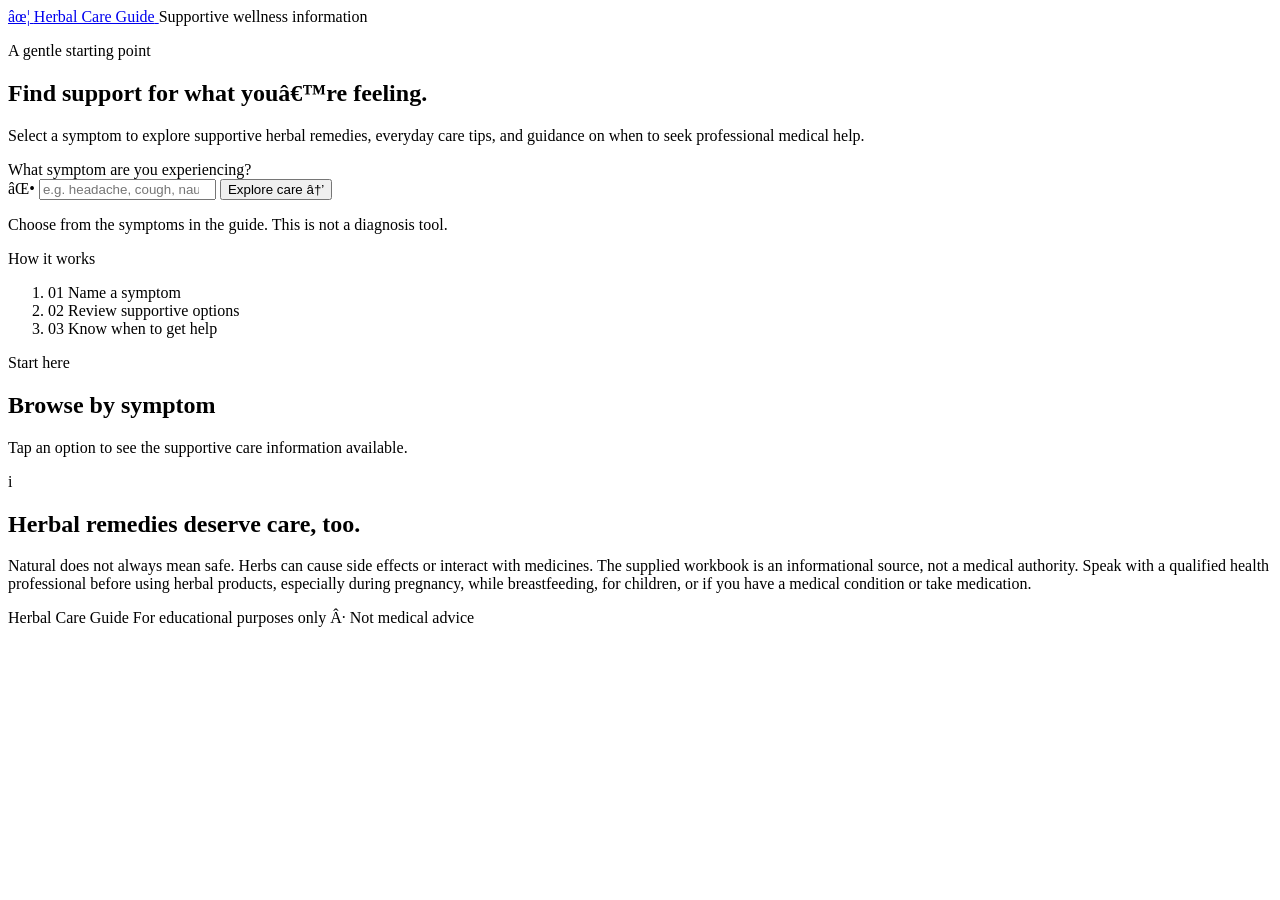
==== index.html @ 4abee7b0 "Publish website home page" ====
<!doctype html>
<html lang="en">
  <head>
    <meta charset="UTF-8" />
    <meta name="viewport" content="width=device-width, initial-scale=1.0" />
    <meta
      name="description"
      content="Search common symptoms and explore supportive herbal care information."
    />
    <title>Herbal Care Guide</title>
    <link rel="preconnect" href="https://fonts.googleapis.com" />
    <link rel="preconnect" href="https://fonts.gstatic.com" crossorigin />
    <link
      href="https://fonts.googleapis.com/css2?family=DM+Sans:wght@400;500;600;700&family=Playfair+Display:wght@600;700&display=swap"
      rel="stylesheet"
    />
    <link rel="stylesheet" href="styles.css" />
  </head>
  <body class="home-page">
    <header class="site-header wrap">
      <a class="brand" href="index.html" aria-label="Herbal Care Guide home">
        <span class="brand-mark" aria-hidden="true">âœ¦</span>
        <span>Herbal Care Guide</span>
      </a>
      <span class="header-note">Supportive wellness information</span>
    </header>

    <main>
      <section class="hero wrap">
        <div class="hero-copy">
          <p class="eyebrow">A gentle starting point</p>
          <h1>Find support for what youâ€™re feeling.</h1>
          <p class="hero-text">
            Select a symptom to explore supportive herbal remedies, everyday care tips,
            and guidance on when to seek professional medical help.
          </p>

          <form class="search-card" id="symptom-search" action="results.html" method="get">
            <label for="symptom">What symptom are you experiencing?</label>
            <div class="search-row">
              <span class="search-icon" aria-hidden="true">âŒ•</span>
              <input
                id="symptom"
                name="symptom"
                type="search"
                list="symptom-options"
                placeholder="e.g. headache, cough, nausea"
                autocomplete="off"
                required
              />
              <button type="submit">Explore care <span aria-hidden="true">â†’</span></button>
            </div>
            <datalist id="symptom-options"></datalist>
            <p class="search-help">Choose from the symptoms in the guide. This is not a diagnosis tool.</p>
          </form>
        </div>

        <aside class="hero-panel" aria-label="How the guide works">
          <div class="leaf-art" aria-hidden="true">
            <span class="leaf leaf-one"></span><span class="leaf leaf-two"></span><span class="leaf leaf-three"></span>
          </div>
          <p class="eyebrow">How it works</p>
          <ol>
            <li><span>01</span> Name a symptom</li>
            <li><span>02</span> Review supportive options</li>
            <li><span>03</span> Know when to get help</li>
          </ol>
        </aside>
      </section>

      <section class="symptoms-section wrap" aria-labelledby="popular-heading">
        <div class="section-heading">
          <div>
            <p class="eyebrow">Start here</p>
            <h2 id="popular-heading">Browse by symptom</h2>
          </div>
          <p>Tap an option to see the supportive care information available.</p>
        </div>
        <div class="symptom-chips" id="symptom-chips"></div>
        <button class="show-symptoms" id="show-symptoms" type="button" hidden></button>
      </section>

      <section class="safety-banner wrap" aria-label="Important safety information">
        <div class="safety-icon" aria-hidden="true">i</div>
        <div>
          <h2>Herbal remedies deserve care, too.</h2>
          <p>
            Natural does not always mean safe. Herbs can cause side effects or interact with
            medicines. The supplied workbook is an informational source, not a medical authority.
            Speak with a qualified health professional before using herbal products, especially
            during pregnancy, while breastfeeding, for children, or if you have a medical
            condition or take medication.
          </p>
        </div>
      </section>
    </main>

    <footer class="site-footer wrap">
      <span>Herbal Care Guide</span>
      <span>For educational purposes only Â· Not medical advice</span>
    </footer>

    <script src="data.js"></script>
    <script src="app.js"></script>
  </body>
</html>
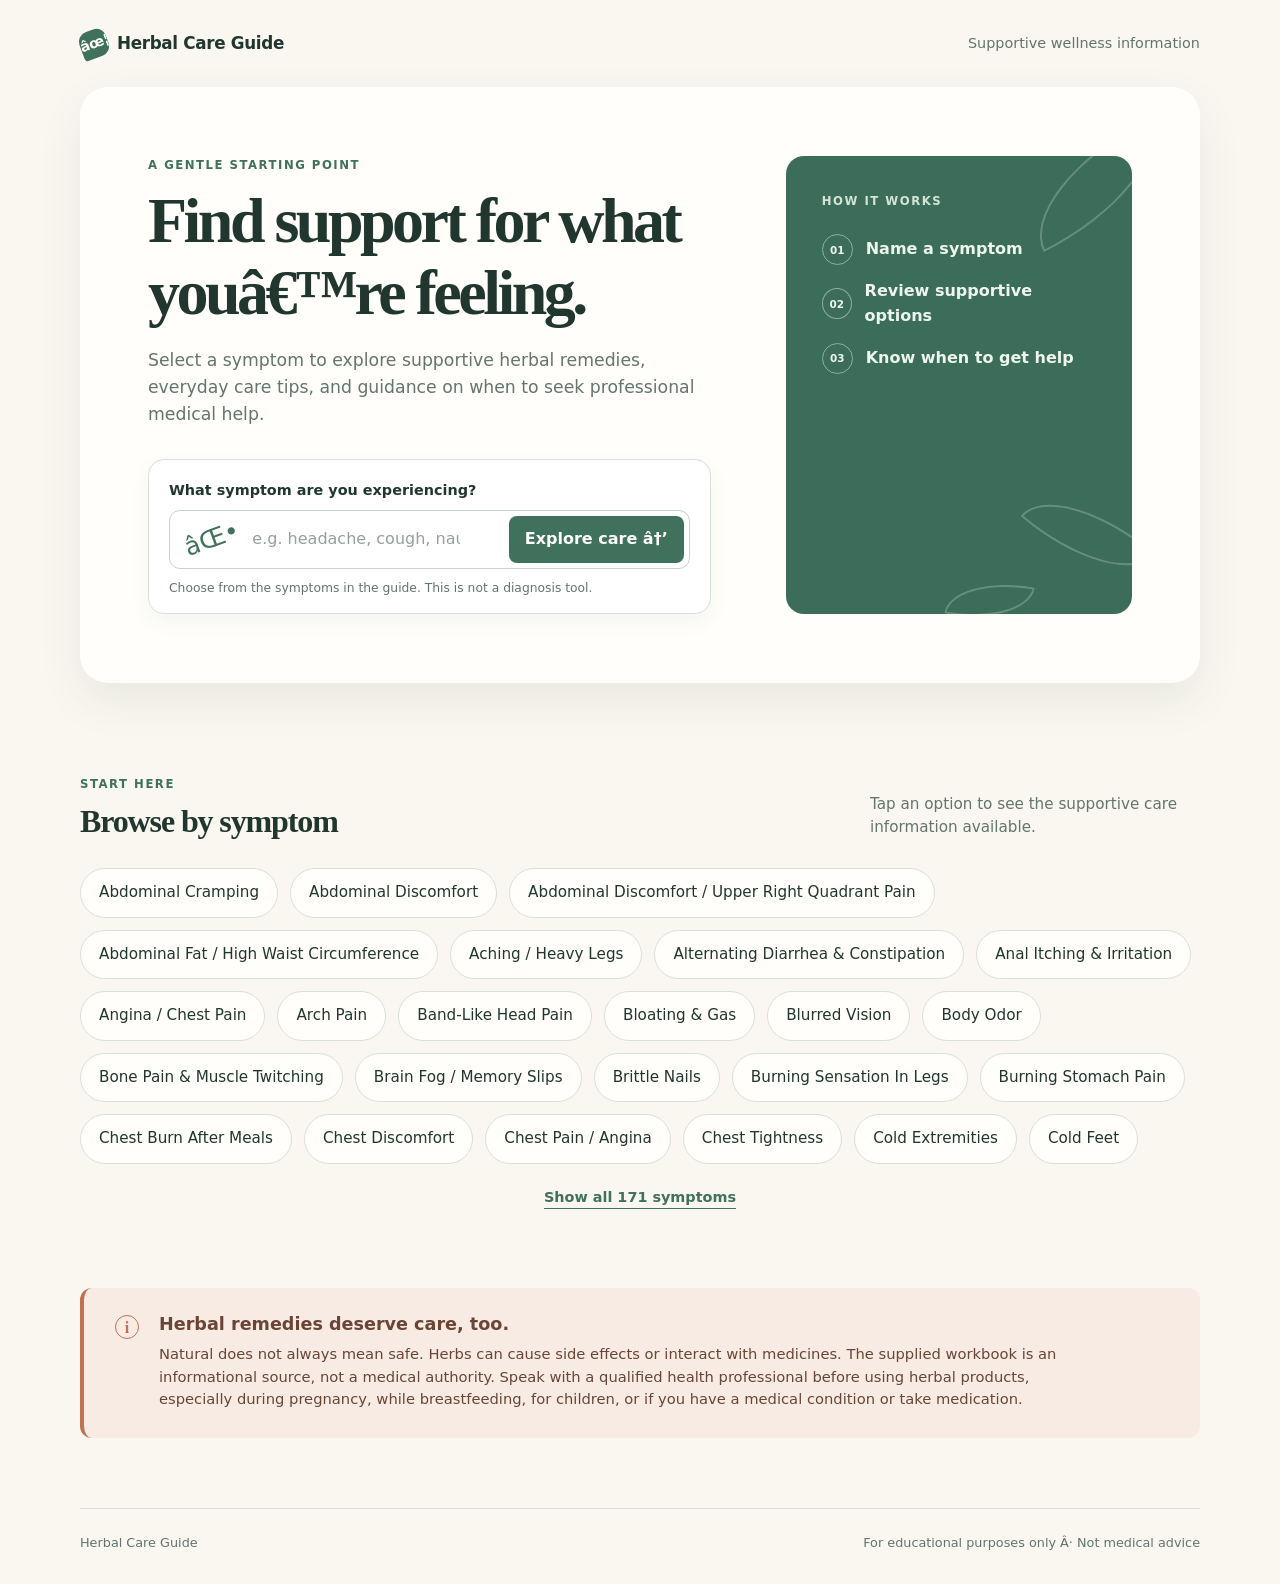
==== commit 209a6e29: "Refresh symptom guide data cache" ====
--- a/index.html
+++ b/index.html
@@ -100,7 +100,7 @@
       <span>For educational purposes only Â· Not medical advice</span>
     </footer>
 
-    <script src="data.js"></script>
+    <script src="data.js?v=20260902"></script>
     <script src="app.js"></script>
   </body>
 </html>
--- a/styles.css
+++ b/styles.css
@@ -0,0 +1,80 @@
+:root {
+  --ink: #21362f;
+  --muted: #64746e;
+  --green: #3f715d;
+  --pale-green: #eaf0e8;
+  --cream: #f9f7f0;
+  --paper: #fffefb;
+  --line: #d9e0d8;
+  --orange: #bf7250;
+  --pale-orange: #f7ebe3;
+  --alert: #9a4f3e;
+  --pale-alert: #fbefea;
+  --shadow: 0 18px 45px rgba(34, 55, 47, 0.08);
+}
+
+* { box-sizing: border-box; }
+html { min-width: 320px; background: var(--cream); }
+body { margin: 0; color: var(--ink); background: var(--cream); font-family: "DM Sans", system-ui, sans-serif; line-height: 1.55; }
+a { color: inherit; }
+h1, h2, h3, p { margin-top: 0; }
+h1, h2, h3 { line-height: 1.12; }
+h1, h2 { font-family: "Playfair Display", Georgia, serif; }
+.wrap { width: min(1120px, calc(100% - 48px)); margin-inline: auto; }
+.site-header { min-height: 87px; display: flex; align-items: center; justify-content: space-between; gap: 18px; }
+.brand { display: inline-flex; align-items: center; gap: 9px; font-weight: 700; text-decoration: none; font-size: 1.05rem; letter-spacing: -0.02em; }
+.brand-mark { display: grid; width: 28px; height: 28px; place-items: center; color: var(--paper); background: var(--green); border-radius: 10px 10px 10px 3px; transform: rotate(-20deg); font-size: .88rem; }
+.header-note, .back-link { font-size: .9rem; color: var(--muted); }
+.back-link { text-underline-offset: 4px; font-weight: 600; }
+.back-link span { font-size: 1.15rem; margin-right: 4px; }
+
+.hero { min-height: 515px; padding: 69px 68px; display: grid; grid-template-columns: 1.3fr .8fr; gap: 75px; align-items: center; background: var(--paper); border-radius: 28px; box-shadow: var(--shadow); overflow: hidden; }
+.hero-copy { position: relative; z-index: 1; }
+.eyebrow { margin-bottom: 11px; color: var(--green); font-size: .73rem; font-weight: 700; letter-spacing: .13em; text-transform: uppercase; }
+.hero h1 { max-width: 600px; margin-bottom: 19px; font-size: clamp(2.7rem, 5vw, 4.55rem); letter-spacing: -.055em; }
+.hero-text { max-width: 570px; margin-bottom: 31px; color: var(--muted); font-size: 1.08rem; }
+.search-card { max-width: 620px; padding: 19px 20px 15px; background: #fff; border: 1px solid var(--line); border-radius: 16px; box-shadow: 0 8px 20px rgba(34, 55, 47, .05); }
+.search-card label { display: block; margin-bottom: 9px; font-size: .9rem; font-weight: 700; }
+.search-row { display: flex; align-items: center; gap: 10px; border: 1px solid #c8d3c9; border-radius: 11px; padding: 5px 5px 5px 14px; }
+.search-icon { color: var(--green); font-size: 1.55rem; transform: rotate(-20deg); }
+input[type="search"] { min-width: 0; width: 100%; border: 0; outline: 0; color: var(--ink); background: transparent; font: inherit; }
+input[type="search"]::placeholder { color: #94a19a; }
+button, .button-link { border: 0; border-radius: 8px; background: var(--green); color: #fff; padding: 11px 16px; font: inherit; font-weight: 700; white-space: nowrap; cursor: pointer; text-decoration: none; }
+button:hover, .button-link:hover { background: #315f4d; }
+.search-help { margin: 10px 0 0; color: var(--muted); font-size: .77rem; }
+.hero-panel { min-height: 340px; padding: 36px; align-self: stretch; position: relative; overflow: hidden; border-radius: 18px; color: #edf5ed; background: #3c6d5b; }
+.hero-panel .eyebrow { color: #d5e4d7; position: relative; }
+.hero-panel ol { position: relative; list-style: none; margin: 24px 0 0; padding: 0; }
+.hero-panel li { display: flex; align-items: center; gap: 13px; margin: 14px 0; font-weight: 600; }
+.hero-panel li span { display: grid; width: 31px; height: 31px; place-items: center; border: 1px solid #8cae9c; border-radius: 50%; font-size: .65rem; }
+.leaf-art { position: absolute; inset: 0; opacity: .3; }
+.leaf { position: absolute; display: block; width: 155px; height: 72px; border: 2px solid #cbdfc8; border-radius: 100% 0 100% 0; transform: rotate(-27deg); }
+.leaf-one { top: -7px; right: -42px; }.leaf-two { width: 128px; height: 58px; right: -20px; bottom: 50px; transform: rotate(40deg); }.leaf-three { width: 85px; height: 41px; right: 100px; bottom: -7px; transform: rotate(10deg); }
+
+.symptoms-section { padding: 92px 0 79px; }
+.section-heading { display: flex; justify-content: space-between; align-items: end; gap: 26px; margin-bottom: 28px; }
+.section-heading h2, .safety-banner h2 { margin-bottom: 0; font-size: 2rem; letter-spacing: -.035em; }
+.section-heading > p { max-width: 330px; margin: 0; color: var(--muted); font-size: .95rem; }
+.symptom-chips { display: flex; flex-wrap: wrap; gap: 12px; }
+.symptom-chip { padding: 12px 18px; background: var(--paper); border: 1px solid var(--line); border-radius: 999px; color: var(--ink); font-size: .95rem; text-decoration: none; text-transform: capitalize; transition: border-color .15s, transform .15s; }
+.symptom-chip:hover { border-color: var(--green); transform: translateY(-2px); }
+.show-symptoms { display: block; margin: 22px auto 0; padding: 0; border: 0; border-bottom: 1px solid var(--green); border-radius: 0; color: var(--green); background: transparent; font-size: .9rem; }
+.show-symptoms:hover { color: #315f4d; background: transparent; }
+.safety-banner { display: flex; align-items: flex-start; gap: 20px; margin-bottom: 70px; padding: 27px 31px; border-left: 4px solid var(--orange); border-radius: 12px; color: #674537; background: var(--pale-orange); }
+.safety-banner h2 { color: #6c4435; font-family: "DM Sans", system-ui, sans-serif; font-size: 1.1rem; font-weight: 700; letter-spacing: 0; }
+.safety-banner p { max-width: 925px; margin: 8px 0 0; font-size: .92rem; }
+.safety-icon { display: grid; flex: 0 0 auto; width: 24px; height: 24px; place-items: center; border: 1.5px solid var(--orange); border-radius: 50%; color: var(--orange); font-family: Georgia, serif; font-weight: 700; }
+.site-footer { display: flex; justify-content: space-between; gap: 18px; padding: 24px 0 31px; border-top: 1px solid var(--line); color: var(--muted); font-size: .8rem; }
+
+.results-main { padding-bottom: 70px; }
+.result-intro { padding: 55px 0 36px; border-bottom: 1px solid var(--line); }
+.result-intro h1 { margin-bottom: 12px; font-size: clamp(2.35rem, 4vw, 3.8rem); letter-spacing: -.05em; text-transform: capitalize; }
+.result-intro h1 span { color: var(--green); }
+.result-intro > p:last-child { max-width: 680px; margin: 0; color: var(--muted); font-size: 1.03rem; }
+.matches-section { margin-top: 37px; }.matches-heading { display: flex; align-items: end; justify-content: space-between; gap: 20px; }.matches-heading h2 { margin: 0; font-size: 2rem; letter-spacing: -.035em; }.match-count { display: inline-block; padding: 6px 11px; border-radius: 999px; color: var(--green); background: var(--pale-green); font-size: .8rem; font-weight: 700; }.matches-note { max-width: 750px; margin: 13px 0 23px; color: var(--muted); font-size: .93rem; }.condition-results { display: grid; gap: 18px; }.condition-card { overflow: hidden; border: 1px solid var(--line); border-radius: 18px; background: var(--paper); box-shadow: 0 8px 25px rgba(34, 55, 47, .05); }.condition-header { padding: 27px 30px 24px; border-bottom: 1px solid var(--line); background: #fbfdf9; }.condition-kicker { margin: 0 0 6px; color: var(--green); font-size: .7rem; font-weight: 700; letter-spacing: .1em; text-transform: uppercase; }.condition-header h3 { margin: 0; font-family: "Playfair Display", Georgia, serif; font-size: 1.55rem; letter-spacing: -.025em; }.condition-detail { padding: 21px 30px; border-bottom: 1px solid #e6ece5; }.condition-detail:last-child { border-bottom: 0; }.condition-detail h4 { margin: 0 0 9px; color: var(--ink); font-size: .88rem; }.condition-detail p { max-width: 900px; margin: 0; color: #52635a; font-size: .93rem; }.remedy-tags { display: flex; flex-wrap: wrap; gap: 8px; }.remedy-tags span { padding: 6px 10px; border: 1px solid #cfe0cf; border-radius: 999px; color: #356349; background: #f2f8f0; font-size: .84rem; }.doctor-detail { border-left: 3px solid #d88a67; background: #fff9f5; }.doctor-detail h4 { color: #884c38; }.doctor-detail p { color: #735348; }
+.disclaimer-card { display: flex; gap: 15px; margin-top: 24px; padding: 25px 27px; border: 1px solid var(--line); border-radius: 14px; background: #f4f6f2; }.disclaimer-card h2 { margin: 2px 0 7px; color: var(--ink); font-family: "DM Sans", system-ui, sans-serif; font-size: 1rem; letter-spacing: 0; }.disclaimer-card p { margin: 0; color: var(--muted); font-size: .84rem; }.disclaimer-icon { display: grid; flex: 0 0 auto; width: 22px; height: 22px; place-items: center; border: 1px solid #84948b; border-radius: 50%; color: #75857b; font-size: .78rem; font-weight: 700; }
+.no-result { max-width: 570px; margin: 62px auto; padding: 44px; text-align: center; border: 1px solid var(--line); border-radius: 18px; background: var(--paper); }.no-result h2 { margin: 15px 0 10px; font-size: 1.9rem; }.no-result p { margin-bottom: 25px; color: var(--muted); }.empty-icon { display: inline-grid; width: 50px; height: 50px; place-items: center; border-radius: 50%; color: var(--green); background: var(--pale-green); font-size: 2rem; transform: rotate(-20deg); }.button-link { display: inline-block; }
+
+@media (max-width: 760px) { .wrap { width: min(100% - 32px, 1120px); }.site-header { min-height: 69px; }.header-note { display: none; }.hero { min-height: auto; padding: 43px 27px 28px; grid-template-columns: 1fr; gap: 34px; border-radius: 20px; }.hero h1 { font-size: clamp(2.55rem, 12vw, 3.7rem); }.hero-panel { min-height: 215px; padding: 28px; }.hero-panel ol { display: grid; grid-template-columns: 1fr 1fr; gap: 8px; margin-top: 16px; }.hero-panel li { margin: 0; font-size: .86rem; }.search-row { flex-wrap: wrap; }.search-row input { flex: 1; min-height: 38px; }.search-row button { width: 100%; }.symptoms-section { padding: 62px 0 54px; }.section-heading { display: block; }.section-heading h2 { margin-bottom: 13px; }.safety-banner { margin-bottom: 48px; padding: 24px 21px; }.site-footer { flex-direction: column; padding-top: 19px; }.result-intro { padding: 36px 0 29px; }.matches-section { margin-top: 25px; }.matches-heading { align-items: flex-start; flex-direction: column; gap: 9px; }.condition-header, .condition-detail { padding-inline: 22px; }.disclaimer-card { padding: 21px; } }
+@media (max-width: 410px) { .brand { font-size: .93rem; }.back-link { font-size: .82rem; }.hero { padding-inline: 20px; }.search-card { padding: 16px 14px 14px; }.symptom-chip { padding: 9px 13px; font-size: .86rem; } }
+
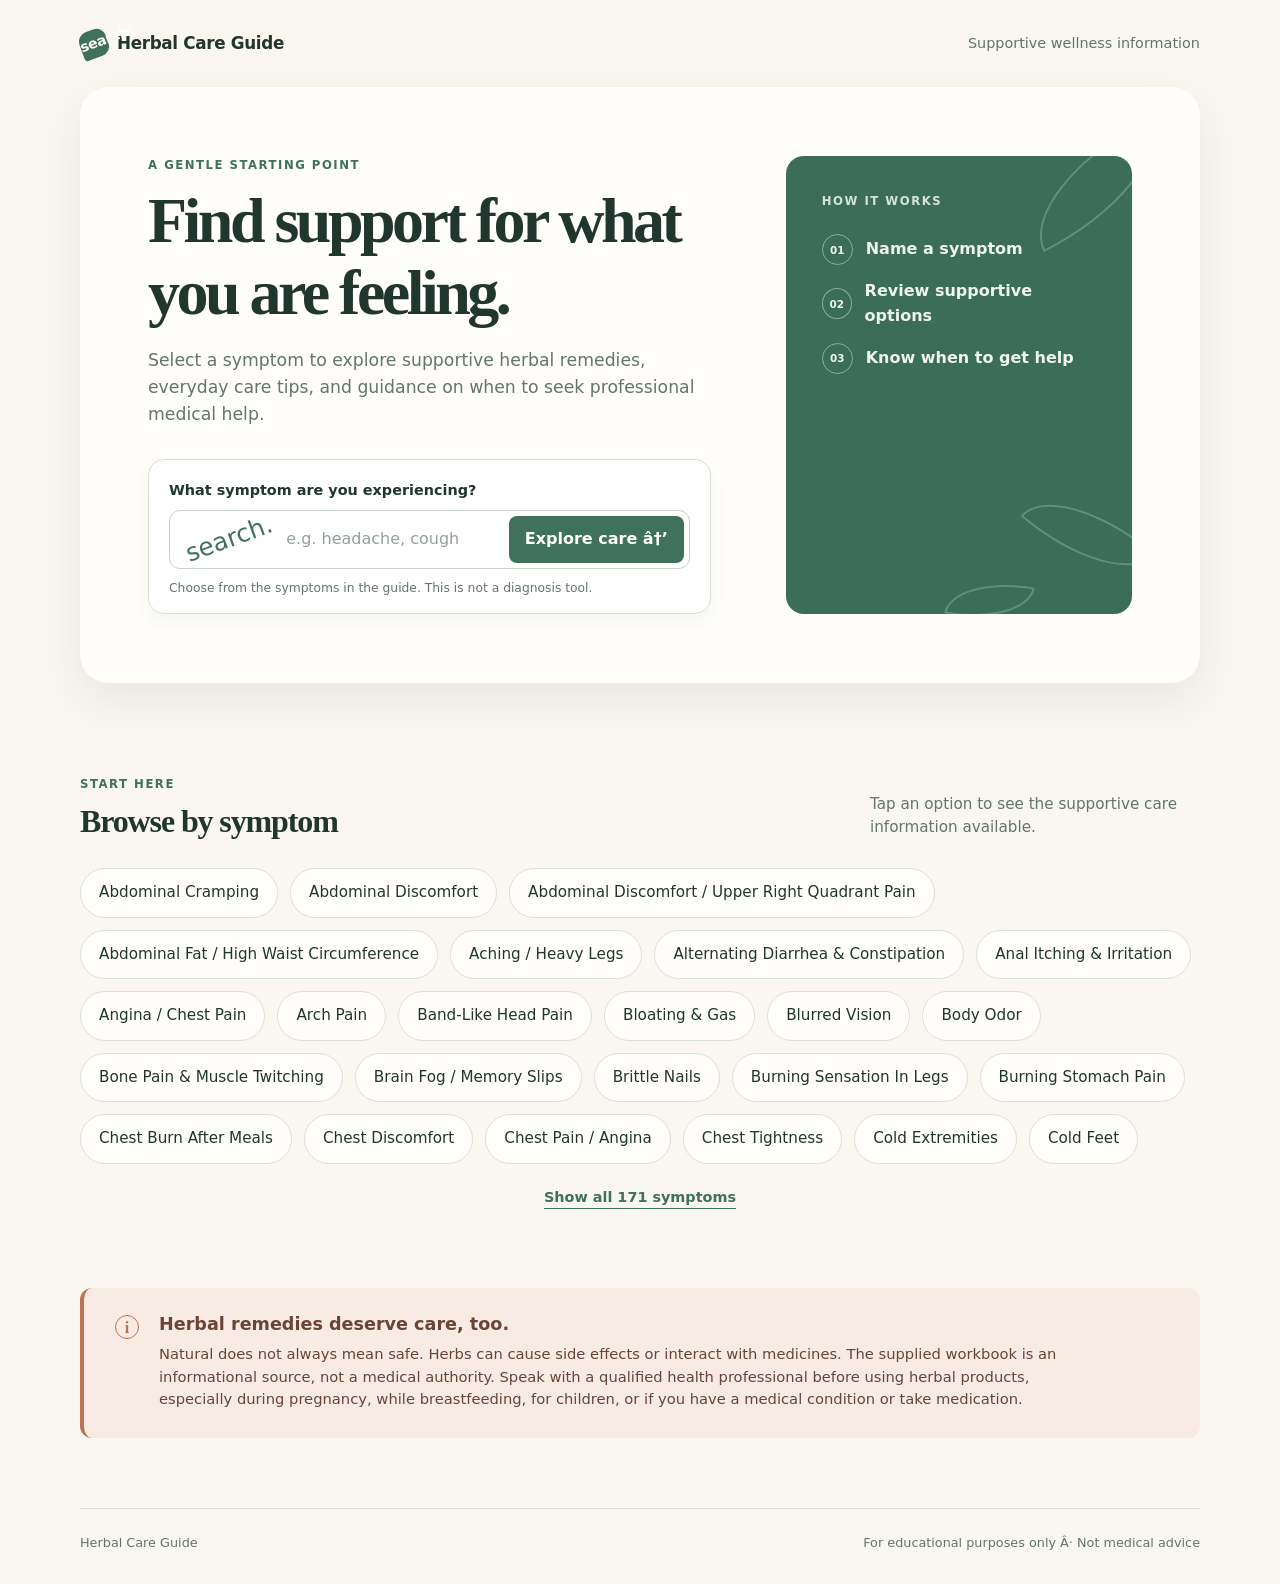
==== commit 851a0206: "Fix typos in index.html content" ====
--- a/index.html
+++ b/index.html
@@ -1,107 +1,107 @@
-<!doctype html>
-<html lang="en">
-  <head>
-    <meta charset="UTF-8" />
-    <meta name="viewport" content="width=device-width, initial-scale=1.0" />
-    <meta
-      name="description"
-      content="Search common symptoms and explore supportive herbal care information."
-    />
-    <title>Herbal Care Guide</title>
-    <link rel="preconnect" href="https://fonts.googleapis.com" />
-    <link rel="preconnect" href="https://fonts.gstatic.com" crossorigin />
-    <link
-      href="https://fonts.googleapis.com/css2?family=DM+Sans:wght@400;500;600;700&family=Playfair+Display:wght@600;700&display=swap"
-      rel="stylesheet"
-    />
-    <link rel="stylesheet" href="styles.css" />
-  </head>
-  <body class="home-page">
-    <header class="site-header wrap">
-      <a class="brand" href="index.html" aria-label="Herbal Care Guide home">
-        <span class="brand-mark" aria-hidden="true">âœ¦</span>
-        <span>Herbal Care Guide</span>
-      </a>
-      <span class="header-note">Supportive wellness information</span>
-    </header>
-
-    <main>
-      <section class="hero wrap">
-        <div class="hero-copy">
-          <p class="eyebrow">A gentle starting point</p>
-          <h1>Find support for what youâ€™re feeling.</h1>
-          <p class="hero-text">
-            Select a symptom to explore supportive herbal remedies, everyday care tips,
-            and guidance on when to seek professional medical help.
-          </p>
-
-          <form class="search-card" id="symptom-search" action="results.html" method="get">
-            <label for="symptom">What symptom are you experiencing?</label>
-            <div class="search-row">
-              <span class="search-icon" aria-hidden="true">âŒ•</span>
-              <input
-                id="symptom"
-                name="symptom"
-                type="search"
-                list="symptom-options"
-                placeholder="e.g. headache, cough, nausea"
-                autocomplete="off"
-                required
-              />
-              <button type="submit">Explore care <span aria-hidden="true">â†’</span></button>
-            </div>
-            <datalist id="symptom-options"></datalist>
-            <p class="search-help">Choose from the symptoms in the guide. This is not a diagnosis tool.</p>
-          </form>
-        </div>
-
-        <aside class="hero-panel" aria-label="How the guide works">
-          <div class="leaf-art" aria-hidden="true">
-            <span class="leaf leaf-one"></span><span class="leaf leaf-two"></span><span class="leaf leaf-three"></span>
-          </div>
-          <p class="eyebrow">How it works</p>
-          <ol>
-            <li><span>01</span> Name a symptom</li>
-            <li><span>02</span> Review supportive options</li>
-            <li><span>03</span> Know when to get help</li>
-          </ol>
-        </aside>
-      </section>
-
-      <section class="symptoms-section wrap" aria-labelledby="popular-heading">
-        <div class="section-heading">
-          <div>
-            <p class="eyebrow">Start here</p>
-            <h2 id="popular-heading">Browse by symptom</h2>
-          </div>
-          <p>Tap an option to see the supportive care information available.</p>
-        </div>
-        <div class="symptom-chips" id="symptom-chips"></div>
-        <button class="show-symptoms" id="show-symptoms" type="button" hidden></button>
-      </section>
-
-      <section class="safety-banner wrap" aria-label="Important safety information">
-        <div class="safety-icon" aria-hidden="true">i</div>
-        <div>
-          <h2>Herbal remedies deserve care, too.</h2>
-          <p>
-            Natural does not always mean safe. Herbs can cause side effects or interact with
-            medicines. The supplied workbook is an informational source, not a medical authority.
-            Speak with a qualified health professional before using herbal products, especially
-            during pregnancy, while breastfeeding, for children, or if you have a medical
-            condition or take medication.
-          </p>
-        </div>
-      </section>
-    </main>
-
-    <footer class="site-footer wrap">
-      <span>Herbal Care Guide</span>
-      <span>For educational purposes only Â· Not medical advice</span>
-    </footer>
-
-    <script src="data.js?v=20260902"></script>
-    <script src="app.js"></script>
-  </body>
-</html>
+<!doctype html>
+<html lang="en">
+  <head>
+    <meta charset="UTF-8" />
+    <meta name="viewport" content="width=device-width, initial-scale=1.0" />
+    <meta
+      name="description"
+      content="Search common symptoms and explore supportive herbal care information."
+    />
+    <title>Herbal Care Guide</title>
+    <link rel="preconnect" href="https://fonts.googleapis.com" />
+    <link rel="preconnect" href="https://fonts.gstatic.com" crossorigin />
+    <link
+      href="https://fonts.googleapis.com/css2?family=DM+Sans:wght@400;500;600;700&family=Playfair+Display:wght@600;700&display=swap"
+      rel="stylesheet"
+    />
+    <link rel="stylesheet" href="styles.css" />
+  </head>
+  <body class="home-page">
+    <header class="site-header wrap">
+      <a class="brand" href="index.html" aria-label="Herbal Care Guide home">
+        <span class="brand-mark" aria-hidden="true">search¦</span>
+        <span>Herbal Care Guide</span>
+      </a>
+      <span class="header-note">Supportive wellness information</span>
+    </header>
 
+    <main>
+      <section class="hero wrap">
+        <div class="hero-copy">
+          <p class="eyebrow">A gentle starting point</p>
+          <h1>Find support for what you are feeling.</h1>
+          <p class="hero-text">
+            Select a symptom to explore supportive herbal remedies, everyday care tips,
+            and guidance on when to seek professional medical help.
+          </p>
+
+          <form class="search-card" id="symptom-search" action="results.html" method="get">
+            <label for="symptom">What symptom are you experiencing?</label>
+            <div class="search-row">
+              <span class="search-icon" aria-hidden="true">search.</span>
+              <input
+                id="symptom"
+                name="symptom"
+                type="search"
+                list="symptom-options"
+                placeholder="e.g. headache, cough, nausea"
+                autocomplete="off"
+                required
+              />
+              <button type="submit">Explore care <span aria-hidden="true">â†’</span></button>
+            </div>
+            <datalist id="symptom-options"></datalist>
+            <p class="search-help">Choose from the symptoms in the guide. This is not a diagnosis tool.</p>
+          </form>
+        </div>
+
+        <aside class="hero-panel" aria-label="How the guide works">
+          <div class="leaf-art" aria-hidden="true">
+            <span class="leaf leaf-one"></span><span class="leaf leaf-two"></span><span class="leaf leaf-three"></span>
+          </div>
+          <p class="eyebrow">How it works</p>
+          <ol>
+            <li><span>01</span> Name a symptom</li>
+            <li><span>02</span> Review supportive options</li>
+            <li><span>03</span> Know when to get help</li>
+          </ol>
+        </aside>
+      </section>
+
+      <section class="symptoms-section wrap" aria-labelledby="popular-heading">
+        <div class="section-heading">
+          <div>
+            <p class="eyebrow">Start here</p>
+            <h2 id="popular-heading">Browse by symptom</h2>
+          </div>
+          <p>Tap an option to see the supportive care information available.</p>
+        </div>
+        <div class="symptom-chips" id="symptom-chips"></div>
+        <button class="show-symptoms" id="show-symptoms" type="button" hidden></button>
+      </section>
+
+      <section class="safety-banner wrap" aria-label="Important safety information">
+        <div class="safety-icon" aria-hidden="true">i</div>
+        <div>
+          <h2>Herbal remedies deserve care, too.</h2>
+          <p>
+            Natural does not always mean safe. Herbs can cause side effects or interact with
+            medicines. The supplied workbook is an informational source, not a medical authority.
+            Speak with a qualified health professional before using herbal products, especially
+            during pregnancy, while breastfeeding, for children, or if you have a medical
+            condition or take medication.
+          </p>
+        </div>
+      </section>
+    </main>
+
+    <footer class="site-footer wrap">
+      <span>Herbal Care Guide</span>
+      <span>For educational purposes only Â· Not medical advice</span>
+    </footer>
+
+    <script src="data.js?v=20260902-full"></script>
+    <script src="app.js"></script>
+  </body>
+</html>
+
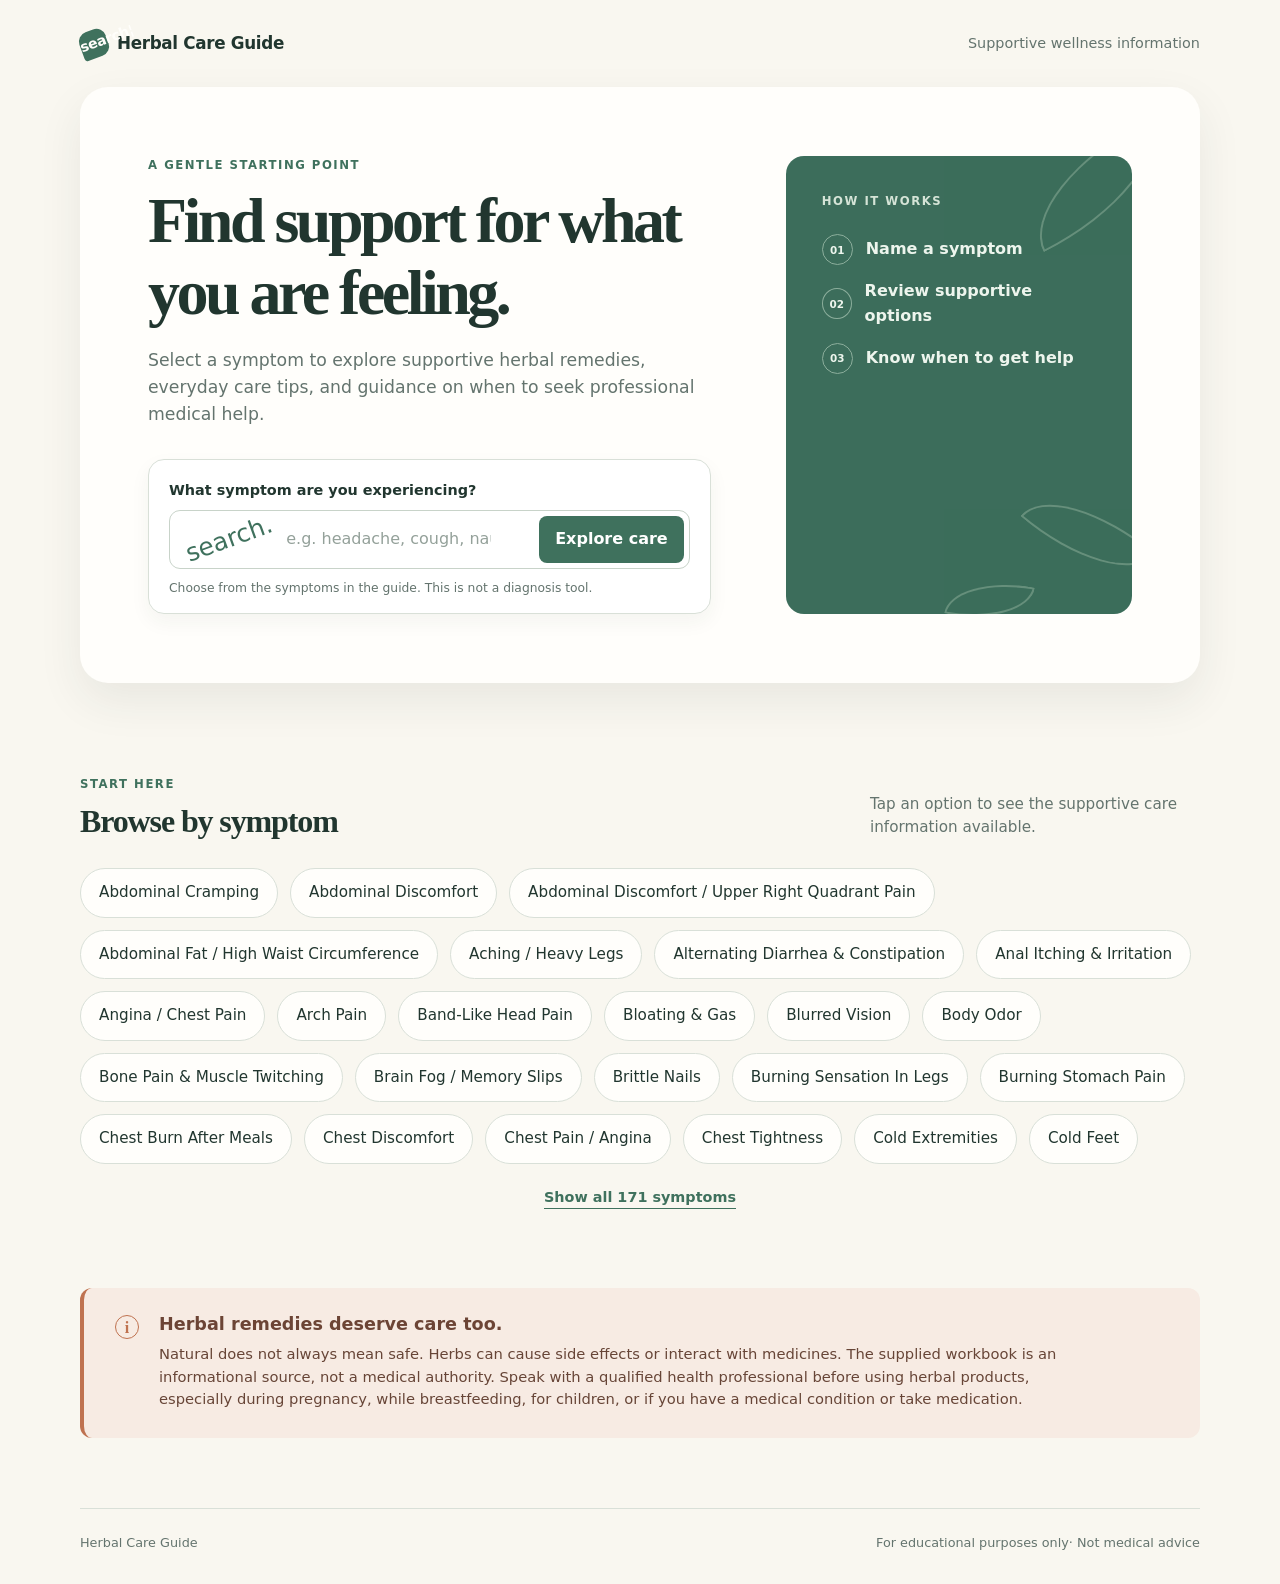
==== commit 538c5a37: "Fix HTML encoding issues in index.html" ====
--- a/index.html
+++ b/index.html
@@ -48,7 +48,7 @@
                 autocomplete="off"
                 required
               />
-              <button type="submit">Explore care <span aria-hidden="true">â†’</span></button>
+              <button type="submit">Explore care <span aria-hidden="true"></span></button>
             </div>
             <datalist id="symptom-options"></datalist>
             <p class="search-help">Choose from the symptoms in the guide. This is not a diagnosis tool.</p>
@@ -83,7 +83,7 @@
       <section class="safety-banner wrap" aria-label="Important safety information">
         <div class="safety-icon" aria-hidden="true">i</div>
         <div>
-          <h2>Herbal remedies deserve care, too.</h2>
+          <h2>Herbal remedies deserve care too.</h2>
           <p>
             Natural does not always mean safe. Herbs can cause side effects or interact with
             medicines. The supplied workbook is an informational source, not a medical authority.
@@ -97,7 +97,7 @@
 
     <footer class="site-footer wrap">
       <span>Herbal Care Guide</span>
-      <span>For educational purposes only Â· Not medical advice</span>
+      <span>For educational purposes only· Not medical advice</span>
     </footer>
 
     <script src="data.js?v=20260902-full"></script>
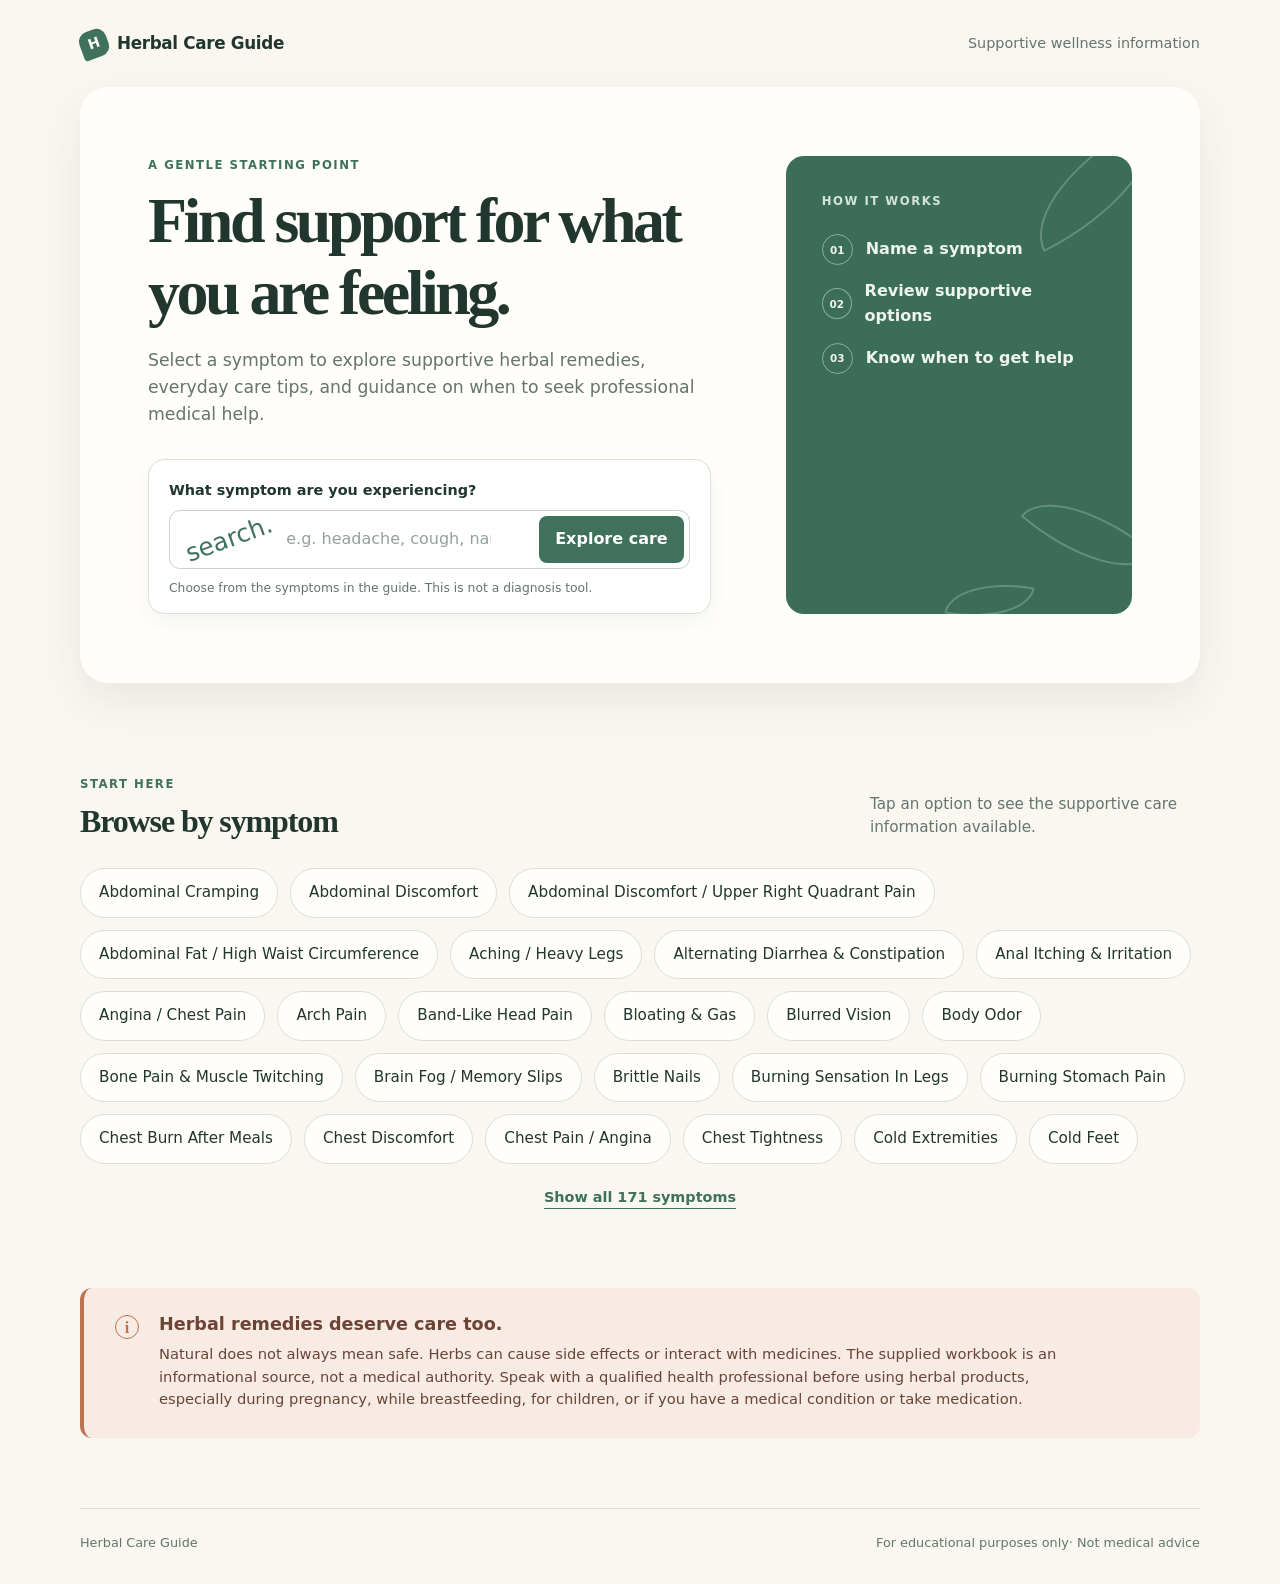
==== commit afad0b81: "Fix HTML character encoding issues" ====
--- a/index.html
+++ b/index.html
@@ -19,7 +19,7 @@
   <body class="home-page">
     <header class="site-header wrap">
       <a class="brand" href="index.html" aria-label="Herbal Care Guide home">
-        <span class="brand-mark" aria-hidden="true">search¦</span>
+        <span class="brand-mark" aria-hidden="true">H</span>
         <span>Herbal Care Guide</span>
       </a>
       <span class="header-note">Supportive wellness information</span>
